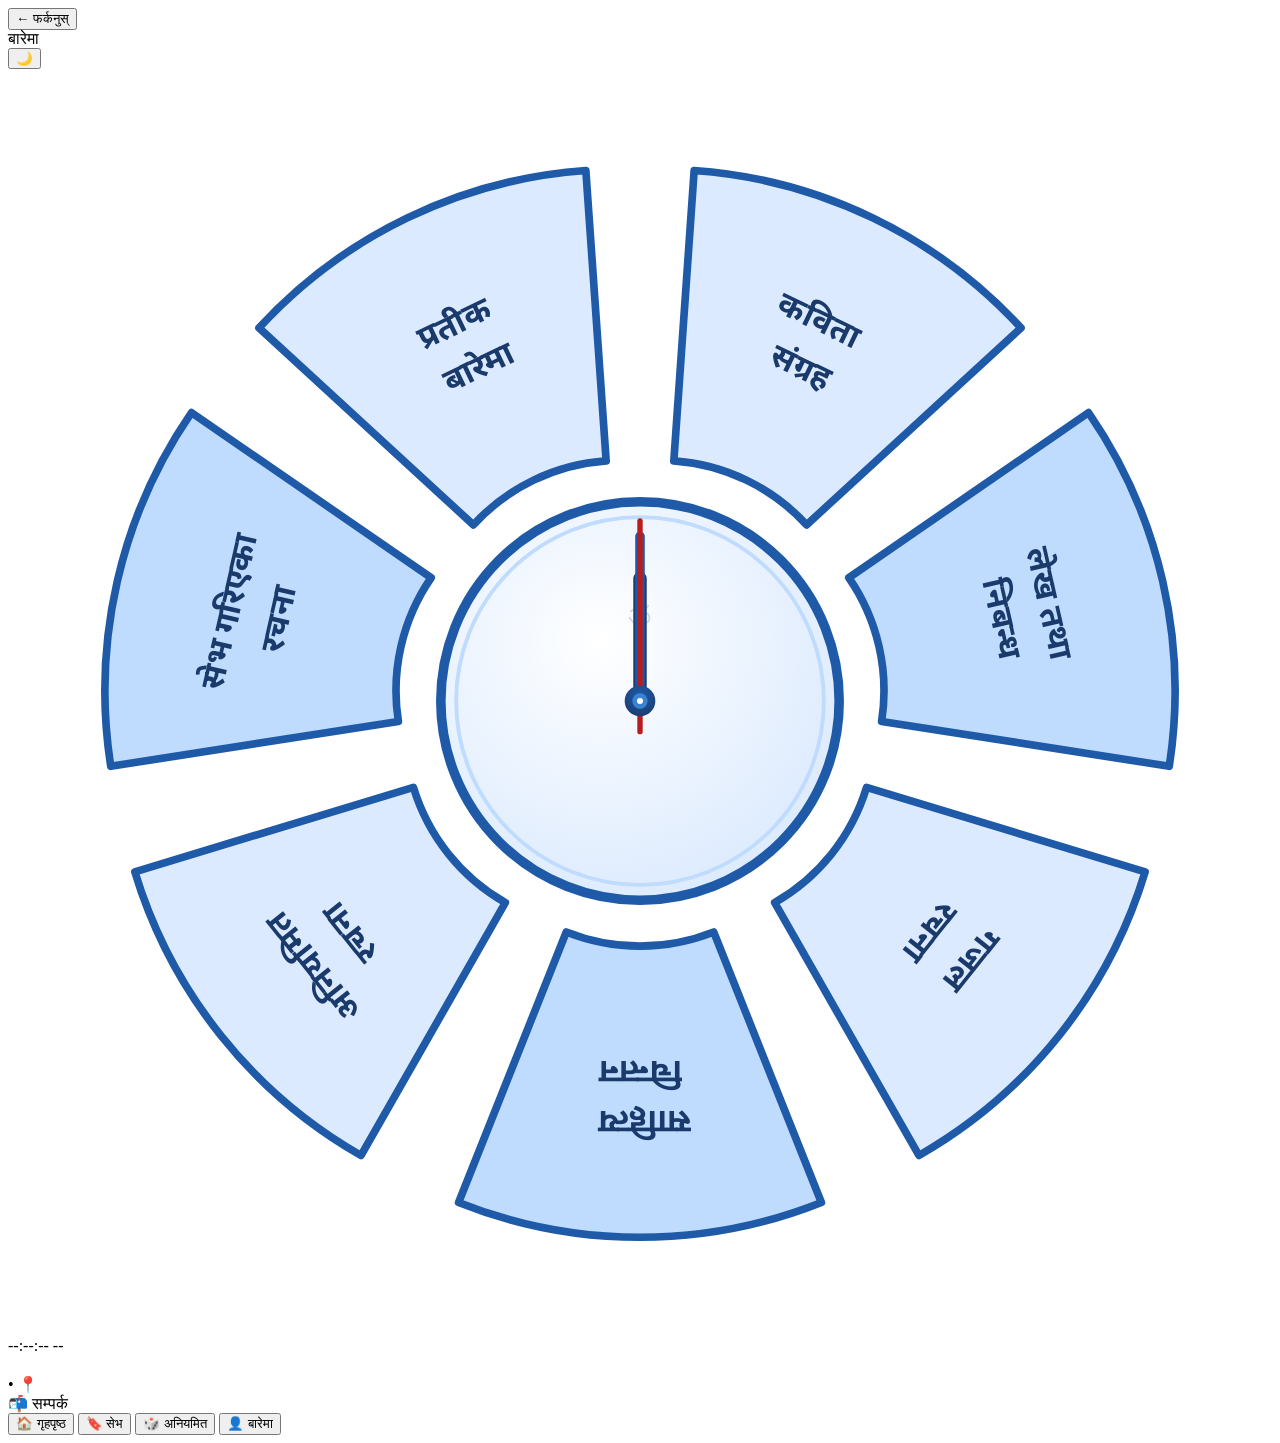
==== about.html @ f6ff1e45 "Add files via upload" ====
<!DOCTYPE html>
<html lang="ne" data-theme="light" data-htheme="kalika">
<head>
  <meta charset="UTF-8" />
  <meta name="viewport" content="width=device-width, initial-scale=1.0" />
  <title>बारेमा — प्रतीक साहित्य संग्रह</title>
  <link rel="manifest" href="manifest.json" />
  <meta name="theme-color" content="#2d1e46" />
  <meta name="apple-mobile-web-app-capable" content="yes" />
  <link rel="apple-touch-icon" href="icons/icon-192x192.png" />
  <link rel="stylesheet" href="css/style.css" />
  <link rel="stylesheet" href="css/about.css" />
  <link href="https://fonts.googleapis.com/css2?family=Tiro+Devanagari+Hindi:ital@0;1&family=Noto+Sans+Devanagari:wght@400;600;700&family=Playfair+Display:wght@700&family=DM+Sans:wght@400;500&display=swap" rel="stylesheet" />
</head>
<body>

<!-- HEADER -->
<header class="header">
  <div class="header-left">
    <button class="icon-btn back-btn" onclick="history.back()">
      ← <span style="font-size:13px;">फर्कनुस्</span>
    </button>
  </div>
  <div class="header-left">
    <div class="logo-text">
      <span class="logo-main">बारेमा</span>
    </div>
  </div>
  <div class="header-right">
    <button class="icon-btn" id="themeBtn">🌙</button>
  </div>
</header>

<!-- ROTATING WHEEL -->
<section class="wheel-section">
  <div class="wheel-container">
    <div class="wheel-svg-wrap" id="wheelWrap">
      <svg viewBox="-5 -5 330 330" xmlns="http://www.w3.org/2000/svg" id="wheelSvg">
        <!-- Rotating group -->
        <g id="wheelGroup" transform="rotate(0,160,160)">

          <!-- Segment 1 -->
          <path fill="#dbeafe" stroke="#1e5aa8" stroke-width="2" stroke-linejoin="round" d="M 174.14,21.50 A 128,128 0 0,1 259.47,62.60 L 203.50,114.01 A 52,52 0 0,0 168.83,97.32 Z"/>
          <text transform="translate(204.3,68.1) rotate(25.7)" text-anchor="middle" font-size="8.5" fill="#1a3a6b" font-family="Noto Sans Devanagari,sans-serif" font-weight="bold">
            <tspan x="0" dy="-5">कविता</tspan>
            <tspan x="0" dy="13">संग्रह</tspan>
          </text>

          <!-- Segment 2 -->
          <path fill="#bfdbfe" stroke="#1e5aa8" stroke-width="2" stroke-linejoin="round" d="M 277.10,84.70 A 128,128 0 0,1 298.17,177.04 L 223.08,165.34 A 52,52 0 0,0 214.52,127.82 Z"/>
          <text transform="translate(259.4,137.3) rotate(77.1)" text-anchor="middle" font-size="8.5" fill="#1a3a6b" font-family="Noto Sans Devanagari,sans-serif" font-weight="bold">
            <tspan x="0" dy="-5">लेख तथा</tspan>
            <tspan x="0" dy="13">निबन्ध</tspan>
          </text>

          <!-- Segment 3 -->
          <path fill="#dbeafe" stroke="#1e5aa8" stroke-width="2" stroke-linejoin="round" d="M 291.88,204.60 A 128,128 0 0,1 232.83,278.65 L 195.16,212.64 A 52,52 0 0,0 219.15,182.56 Z"/>
          <text transform="translate(239.7,223.6) rotate(128.6)" text-anchor="middle" font-size="8.5" fill="#1a3a6b" font-family="Noto Sans Devanagari,sans-serif" font-weight="bold">
            <tspan x="0" dy="-5">गजल</tspan>
            <tspan x="0" dy="13">रचना</tspan>
          </text>

          <!-- Segment 4 -->
          <path fill="#bfdbfe" stroke="#1e5aa8" stroke-width="2" stroke-linejoin="round" d="M 207.36,290.92 A 128,128 0 0,1 112.64,290.92 L 140.76,220.31 A 52,52 0 0,0 179.24,220.31 Z"/>
          <text transform="translate(160.0,262.0) rotate(180)" text-anchor="middle" font-size="8.5" fill="#1a3a6b" font-family="Noto Sans Devanagari,sans-serif" font-weight="bold">
            <tspan x="0" dy="-5">साहित्य</tspan>
            <tspan x="0" dy="13">चिन्तन</tspan>
          </text>

          <!-- Segment 5 -->
          <path fill="#dbeafe" stroke="#1e5aa8" stroke-width="2" stroke-linejoin="round" d="M 87.17,278.65 A 128,128 0 0,1 28.12,204.60 L 100.85,182.56 A 52,52 0 0,0 124.84,212.64 Z"/>
          <text transform="translate(80.3,223.6) rotate(231.4)" text-anchor="middle" font-size="8.5" fill="#1a3a6b" font-family="Noto Sans Devanagari,sans-serif" font-weight="bold">
            <tspan x="0" dy="-5">अनियमित</tspan>
            <tspan x="0" dy="13">रचना</tspan>
          </text>

          <!-- Segment 6 -->
          <path fill="#bfdbfe" stroke="#1e5aa8" stroke-width="2" stroke-linejoin="round" d="M 21.83,177.04 A 128,128 0 0,1 42.90,84.70 L 105.48,127.82 A 52,52 0 0,0 96.92,165.34 Z"/>
          <text transform="translate(60.6,137.3) rotate(-77.1)" text-anchor="middle" font-size="8.5" fill="#1a3a6b" font-family="Noto Sans Devanagari,sans-serif" font-weight="bold">
            <tspan x="0" dy="-5">सेभ गरिएका</tspan>
            <tspan x="0" dy="13">रचना</tspan>
          </text>

          <!-- Segment 7 -->
          <path fill="#dbeafe" stroke="#1e5aa8" stroke-width="2" stroke-linejoin="round" d="M 60.53,62.60 A 128,128 0 0,1 145.86,21.50 L 151.17,97.32 A 52,52 0 0,0 116.50,114.01 Z"/>
          <text transform="translate(115.7,68.1) rotate(-25.7)" text-anchor="middle" font-size="8.5" fill="#1a3a6b" font-family="Noto Sans Devanagari,sans-serif" font-weight="bold">
            <tspan x="0" dy="-5">प्रतीक</tspan>
            <tspan x="0" dy="13">बारेमा</tspan>
          </text>

        </g><!-- end wheelGroup -->

        <!-- STATIC CENTER — analogue clock -->
        <defs>
          <radialGradient id="clockFace" cx="40%" cy="35%" r="70%">
            <stop offset="0%" stop-color="#ffffff"/>
            <stop offset="100%" stop-color="#dbeafe"/>
          </radialGradient>
          <radialGradient id="clockCenterDot" cx="50%" cy="30%" r="80%">
            <stop offset="0%" stop-color="#1e5aa8"/>
            <stop offset="100%" stop-color="#1a3a6b"/>
          </radialGradient>
        </defs>
        <!-- Face -->
        <circle cx="160" cy="160" r="52" fill="url(#clockFace)" stroke="#1e5aa8" stroke-width="2.5"/>
        <circle cx="160" cy="160" r="48" fill="none" stroke="#bfdbfe" stroke-width="1"/>
        <!-- Tick marks + numbers -->
        <g id="clockTicks"></g>
        <!-- OM -->
        <text x="160" y="140" text-anchor="middle" font-size="7" fill="#1a3a6b" opacity="0.18" font-family="serif">ॐ</text>
        <!-- Hands -->
        <line id="wHourHand"   x1="160" y1="160" x2="160" y2="128" stroke="#1a3a6b" stroke-width="3.5" stroke-linecap="round"/>
        <line id="wMinuteHand" x1="160" y1="160" x2="160" y2="117" stroke="#1e5aa8" stroke-width="2.5" stroke-linecap="round"/>
        <line id="wSecondHand" x1="160" y1="168" x2="160" y2="113" stroke="#b91c1c" stroke-width="1.4" stroke-linecap="round"/>
        <!-- Center dot -->
        <circle cx="160" cy="160" r="4" fill="url(#clockCenterDot)"/>
        <circle cx="160" cy="160" r="2" fill="#3b82d1"/>
        <circle cx="160" cy="160" r="0.8" fill="white"/>
      </svg>
    </div>
    <div class="spin-hint" id="wheelDigitalTime">--:--:-- --</div>
  </div>
</section>

<!-- HERO PHOTO SECTION -->
<section class="about-hero" id="aboutHero">
  <div class="about-hero-bg" id="aboutHeroBg"></div>
  <div class="about-hero-overlay"></div>
  <div class="about-hero-content">
    <div class="about-hero-quote" id="aboutQuote"></div>
    <div class="about-hero-quote-author" id="aboutQuoteAuthor"></div>
    <h1 class="about-hero-name" id="aboutName"></h1>
    <div class="about-hero-meta">
      <span id="aboutSubtitle"></span>
      <span class="about-dot">•</span>
      <span id="aboutLocation">📍 </span>
    </div>
  </div>
</section>

<!-- PHOTO DESCRIPTION -->
<section class="about-photo-desc" id="aboutPhotoDesc"></section>

<!-- CONTACT -->
<section class="about-section about-contact-section">
  <div class="about-section-label">📬 सम्पर्क</div>
  <div class="about-contact" id="aboutContact"></div>
</section>

<!-- BOTTOM NAV -->
<nav class="bottom-nav">
  <button class="nav-item" onclick="location.href='index.html'">
    <span class="nav-icon">🏠</span>
    <span class="nav-label">गृहपृष्ठ</span>
  </button>
  <button class="nav-item" onclick="location.href='index.html#bookmarks'">
    <span class="nav-icon">🔖</span>
    <span class="nav-label">सेभ</span>
  </button>
  <button class="nav-item" onclick="location.href='index.html#random'">
    <span class="nav-icon">🎲</span>
    <span class="nav-label">अनियमित</span>
  </button>
  <button class="nav-item active">
    <span class="nav-icon">👤</span>
    <span class="nav-label">बारेमा</span>
  </button>
</nav>

<script src="data/kavita.js"></script>
<script src="data/about.js"></script>
<script src="data/description.js"></script>
<script src="js/theme.js"></script>
<script src="js/wheel.js"></script>
<script src="js/about.js"></script>
</body>
</html>
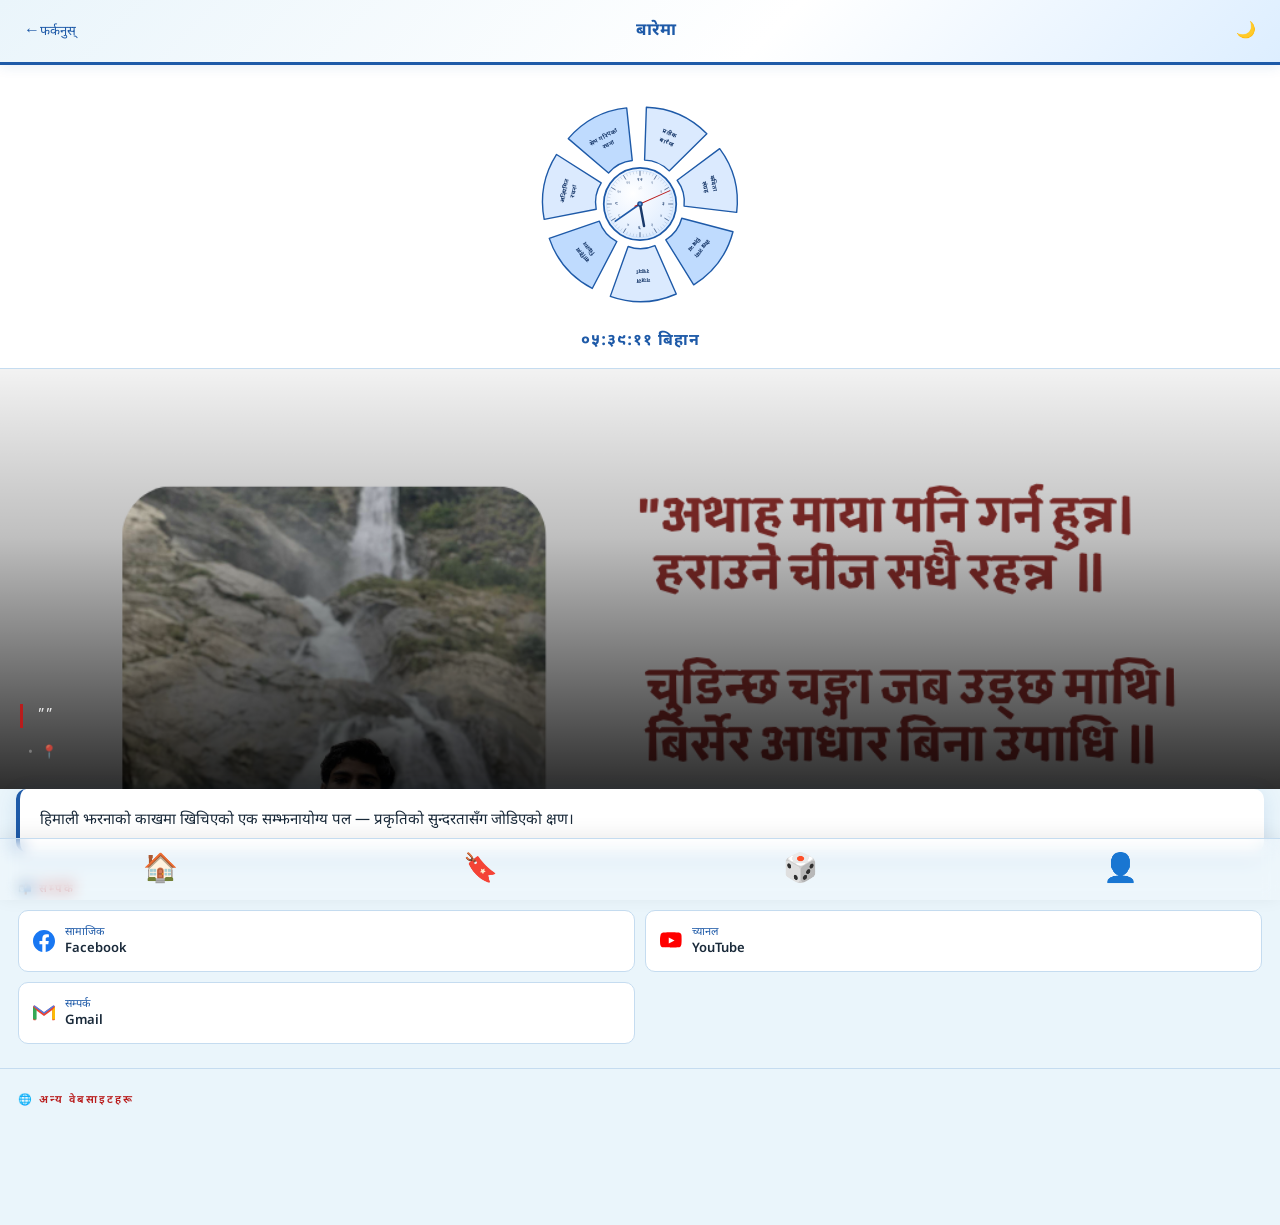
==== commit 82bb7f56: "Add files via upload" ====
--- a/about.html
+++ b/about.html
@@ -141,10 +141,19 @@
 <!-- PHOTO DESCRIPTION -->
 <section class="about-photo-desc" id="aboutPhotoDesc"></section>
 
+<!-- QUICK INFO (3 lines: नाम / फोन / इमेल) -->
+<div class="about-quick-info" id="aboutQuickInfo"></div>
+
 <!-- CONTACT -->
 <section class="about-section about-contact-section">
   <div class="about-section-label">📬 सम्पर्क</div>
   <div class="about-contact" id="aboutContact"></div>
+</section>
+
+<!-- OTHER WEBSITES -->
+<section class="about-section about-sites-section">
+  <div class="about-section-label">🌐 अन्य वेबसाइटहरू</div>
+  <div class="about-sites" id="aboutSites"></div>
 </section>
 
 <!-- BOTTOM NAV -->
--- a/css/style.css
+++ b/css/style.css
@@ -0,0 +1,1066 @@
+* {
+  -webkit-tap-highlight-color: transparent;
+  user-select: none;
+  -webkit-user-select: none;
+  transition: transform 0.1s ease;
+}
+
+button, .tab, .card, .nav-item, .icon-btn, .share-btn {
+  cursor: pointer;
+}
+
+button:active, .tab:active, .card:active, 
+.nav-item:active, .icon-btn:active, .share-btn:active {
+  transform: scale(1.08);
+}
+/* ===== CSS VARIABLES - SKY BLUE THEME ===== */
+:root {
+  --bg: #e8f4fd;
+  --bg2: #ffffff;
+  --bg3: #d0eaf9;
+  --header-bg: #1a85c4;
+  --header-text: #ffffff;
+  --text: #0a2744;
+  --text2: #2d6a9f;
+  --accent: #f07c1a;
+  --accent2: #0c6ea8;
+  --card-bg: #ffffff;
+  --card-shadow: 0 4px 20px rgba(12,110,168,0.13);
+  --border: #b0d8f0;
+  --tab-active: #0c6ea8;
+  --tab-text: #5a9bbf;
+  --radius: 16px;
+  --radius-sm: 10px;
+  --modal-bg: #e8f4fd;
+  --nav-bg: rgba(255, 255, 255, 0.18);
+  --nav-border: #b0d8f0;
+  --tag-bg: #d0eaf9;
+  --tag-active: #0c6ea8;
+  --tag-active-text: #fff;
+  --transition: 0.3s cubic-bezier(0.4,0,0.2,1);
+  --sky1: #87ceeb;
+  --sky2: #0c6ea8;
+}
+
+[data-theme="dark"] {
+  --bg: #091929;
+  --bg2: #0d2235;
+  --bg3: #102c44;
+  --header-bg: #061522;
+  --header-text: #d0eaf9;
+  --text: #d0eaf9;
+  --text2: #6aadcf;
+  --accent: #ff8c3a;
+  --accent2: #3bb0e8;
+  --card-bg: #0d2235;
+  --card-shadow: 0 4px 20px rgba(0,0,0,0.45);
+  --border: #1a3a55;
+  --tab-active: #3bb0e8;
+  --tab-text: #3a7a9c;
+  --modal-bg: #091929;
+  --nav-bg: rgba(13, 34, 53, 0.18);
+  --nav-border: #1a3a55;
+  --tag-bg: #102c44;
+  --tag-active: #3bb0e8;
+  --tag-active-text: #091929;
+}
+
+/* ===== RESET ===== */
+*, *::before, *::after { box-sizing: border-box; margin: 0; padding: 0; }
+html { scroll-behavior: smooth; }
+body {
+  font-family: 'Akshar', 'Noto Sans Devanagari', 'DM Sans', sans-serif;
+  background: var(--bg);
+  color: var(--text);
+  min-height: 100vh;
+  padding-bottom: 80px;
+  transition: background var(--transition), color var(--transition);
+}
+
+/* ===== HEADER ===== */
+.header {
+  position: sticky;
+  top: 0;
+  z-index: 100;
+  display: flex;
+  align-items: center;
+  justify-content: space-between;
+  padding: 12px 16px;
+  background: var(--header-bg);
+  color: var(--header-text);
+  box-shadow: 0 2px 20px rgba(0,0,0,0.25);
+  overflow: hidden;
+}
+.header-left { display: flex; align-items: center; gap: 10px; }
+.logo-icon { font-size: 28px; }
+.logo-text { display: flex; flex-direction: column; }
+.logo-main {
+  font-family: 'Tiro Devanagari Hindi', serif;
+  font-size: 17px;
+  font-weight: 700;
+  letter-spacing: 0.3px;
+  color: #fff;
+}
+.logo-sub {
+  font-size: 10px;
+  color: rgba(255,255,255,0.55);
+  letter-spacing: 1.5px;
+  text-transform: uppercase;
+  font-family: 'DM Sans', sans-serif;
+}
+.logo-clock {
+  font-size: 11px;
+  color: rgba(255,255,255,0.80);
+  font-family: 'DM Sans', sans-serif;
+  letter-spacing: 0.5px;
+  margin-top: 1px;
+}
+.header-right { display: flex; align-items: center; gap: 4px; }
+.icon-btn {
+  background: none;
+  border: none;
+  color: var(--header-text);
+  cursor: pointer;
+  padding: 8px;
+  border-radius: 50%;
+  font-size: 16px;
+  display: flex;
+  align-items: center;
+  justify-content: center;
+  transition: background var(--transition);
+}
+.icon-btn:hover { background: rgba(255,255,255,0.15); }
+
+/* ===== SEARCH BAR ===== */
+.search-bar-wrap {
+  position: fixed;
+  top: 0; left: 0; right: 0;
+  z-index: 200;
+  background: var(--bg2);
+  transform: translateY(-110%);
+  transition: transform 0.35s cubic-bezier(0.4,0,0.2,1);
+  box-shadow: 0 4px 30px rgba(0,0,0,0.15);
+  border-bottom-left-radius: 20px;
+  border-bottom-right-radius: 20px;
+}
+.search-bar-wrap.open { transform: translateY(0); }
+.search-inner {
+  display: flex;
+  align-items: center;
+  gap: 10px;
+  padding: 16px;
+  color: var(--text2);
+}
+.search-inner input {
+  flex: 1;
+  border: none;
+  outline: none;
+  background: transparent;
+  font-size: 16px;
+  font-family: inherit;
+  color: var(--text);
+}
+.search-inner input::placeholder { color: var(--text2); }
+#searchClose {
+  background: none;
+  border: none;
+  font-size: 18px;
+  cursor: pointer;
+  color: var(--text2);
+  padding: 4px 8px;
+}
+.search-results {
+  padding: 0 16px 16px;
+  max-height: 60vh;
+  overflow-y: auto;
+}
+.search-result-item {
+  display: flex;
+  align-items: center;
+  gap: 12px;
+  padding: 12px;
+  border-radius: var(--radius-sm);
+  cursor: pointer;
+  transition: background var(--transition);
+}
+.search-result-item:hover { background: var(--bg3); }
+.search-result-cover {
+  width: 44px; height: 60px;
+  border-radius: 6px;
+  object-fit: cover;
+  background: var(--bg3);
+}
+.search-result-info .title { font-weight: 600; font-size: 14px; }
+.search-result-info .meta { font-size: 12px; color: var(--text2); margin-top: 2px; }
+.search-no-result { color: var(--text2); text-align: center; padding: 24px; }
+
+/* ===== DROPDOWN MENU ===== */
+.dropdown-menu {
+  position: fixed;
+  top: 60px; right: 12px;
+  z-index: 300;
+  background: var(--bg2);
+  border-radius: var(--radius);
+  box-shadow: 0 8px 40px rgba(0,0,0,0.20);
+  padding: 8px;
+  min-width: 200px;
+  border: 1px solid var(--border);
+  opacity: 0;
+  pointer-events: none;
+  transform: scale(0.92) translateY(-10px);
+  transform-origin: top right;
+  transition: opacity 0.22s, transform 0.22s cubic-bezier(0.4,0,0.2,1);
+}
+.dropdown-menu.open {
+  opacity: 1;
+  pointer-events: all;
+  transform: scale(1) translateY(0);
+}
+.dropdown-menu a {
+  display: flex;
+  align-items: center;
+  gap: 10px;
+  padding: 10px 14px;
+  border-radius: var(--radius-sm);
+  text-decoration: none;
+  color: var(--text);
+  font-size: 14px;
+  transition: background var(--transition);
+}
+.dropdown-menu a:hover { background: var(--bg3); }
+.menu-divider { height: 1px; background: var(--border); margin: 6px 0; }
+.lang-toggle-wrap {
+  display: flex;
+  align-items: center;
+  justify-content: space-between;
+  padding: 10px 14px;
+  font-size: 13px;
+  color: var(--text2);
+}
+.toggle-switch { position: relative; display: inline-block; width: 38px; height: 20px; }
+.toggle-switch input { opacity: 0; width: 0; height: 0; }
+.slider {
+  position: absolute; inset: 0;
+  background: var(--border);
+  border-radius: 20px;
+  cursor: pointer;
+  transition: background 0.3s;
+}
+.slider::before {
+  content: '';
+  position: absolute;
+  width: 14px; height: 14px;
+  left: 3px; top: 3px;
+  background: white;
+  border-radius: 50%;
+  transition: transform 0.3s;
+}
+input:checked + .slider { background: var(--accent2); }
+input:checked + .slider::before { transform: translateX(18px); }
+
+/* ===== HERO / FEATURED SLIDES ===== */
+.hero-section {
+  margin: 14px 14px 0;
+  border-radius: 20px;
+  overflow: hidden;
+  position: relative;
+  height: 190px;
+  box-shadow: var(--card-shadow);
+}
+.hero-slides {
+  display: flex;
+  height: 100%;
+  transition: transform 0.55s cubic-bezier(0.4,0,0.2,1);
+}
+.hero-slide {
+  min-width: 100%;
+  height: 100%;
+  position: relative;
+  display: flex;
+  align-items: flex-end;
+  padding: 20px;
+  background: #111;
+  cursor: pointer;
+}
+.hero-slide-bg {
+  position: absolute; inset: 0;
+  object-fit: cover;
+  width: 100%; height: 100%;
+  opacity: 1;
+}
+.hero-slide-overlay {
+  position: absolute;
+  inset: 0;
+  background: linear-gradient(to top, rgba(0,0,0,0.65) 0%, rgba(0,0,0,0.10) 60%, transparent 100%);
+  z-index: 0;
+}
+.hero-slide-info {
+  position: relative;
+  z-index: 1;
+  flex: 1;
+  text-shadow: 0 2px 8px rgba(0,0,0,0.8);
+}
+.hero-slide-tag {
+  font-size: 10px;
+  letter-spacing: 1.5px;
+  text-transform: uppercase;
+  color: rgba(255,255,255,0.8);
+  font-family: 'Akshar', 'DM Sans', sans-serif;
+  margin-bottom: 4px;
+}
+.hero-slide-title {
+  font-family: 'Akshar', 'Tiro Devanagari Hindi', serif;
+  font-size: 22px;
+  color: #fff;
+  line-height: 1.2;
+  margin-bottom: 8px;
+}
+.hero-slide-btn {
+  display: inline-block;
+  background: rgba(255,255,255,0.22);
+  color: #fff;
+  border: 1px solid rgba(255,255,255,0.4);
+  border-radius: 20px;
+  padding: 5px 16px;
+  font-size: 12px;
+  cursor: pointer;
+  backdrop-filter: blur(4px);
+  font-family: 'Akshar', 'DM Sans', sans-serif;
+}
+.hero-slide-cover {
+  width: 80px; height: 110px;
+  border-radius: 10px;
+  object-fit: cover;
+  box-shadow: 0 8px 24px rgba(0,0,0,0.4);
+  background: rgba(255,255,255,0.2);
+  position: relative; z-index: 1;
+  display: flex; align-items: center; justify-content: center;
+  font-size: 36px;
+}
+.hero-dots {
+  position: absolute;
+  bottom: 10px;
+  left: 50%;
+  transform: translateX(-50%);
+  display: flex;
+  gap: 6px;
+  z-index: 2;
+}
+.hero-dot {
+  width: 6px; height: 6px;
+  border-radius: 50%;
+  background: rgba(255,255,255,0.4);
+  cursor: pointer;
+  transition: all 0.3s;
+}
+.hero-dot.active {
+  background: #fff;
+  width: 18px;
+  border-radius: 3px;
+}
+
+/* ===== CATEGORY TABS ===== */
+.category-tabs {
+  display: flex;
+  gap: 6px;
+  padding: 14px 14px 6px;
+  overflow-x: auto;
+  scrollbar-width: none;
+}
+.category-tabs::-webkit-scrollbar { display: none; }
+.tab {
+  flex-shrink: 0;
+  padding: 8px 16px;
+  border-radius: 20px;
+  border: 1.5px solid var(--border);
+  background: var(--bg2);
+  color: var(--tab-text);
+  font-size: 13px;
+  cursor: pointer;
+  font-family: inherit;
+  transition: all var(--transition);
+  white-space: nowrap;
+}
+.tab.active {
+  background: var(--tab-active);
+  color: #fff;
+  border-color: var(--tab-active);
+}
+
+/* ===== TAG FILTER ===== */
+.tag-filter-wrap {
+  display: flex;
+  gap: 6px;
+  padding: 6px 14px 10px;
+  overflow-x: auto;
+  scrollbar-width: none;
+}
+.tag-filter-wrap::-webkit-scrollbar { display: none; }
+.tag-chip {
+  flex-shrink: 0;
+  padding: 4px 12px;
+  border-radius: 12px;
+  background: var(--tag-bg);
+  color: var(--text2);
+  font-size: 12px;
+  cursor: pointer;
+  border: none;
+  font-family: inherit;
+  transition: all var(--transition);
+}
+.tag-chip.active {
+  background: var(--tag-active);
+  color: var(--tag-active-text);
+}
+
+/* ===== SECTION ===== */
+.content-section { padding: 8px 14px 12px; }
+.section-header {
+  display: flex;
+  align-items: center;
+  justify-content: space-between;
+  margin-bottom: 12px;
+}
+.section-title {
+  font-family: 'Tiro Devanagari Hindi', serif;
+  font-size: 18px;
+  color: var(--text);
+}
+.random-btn {
+  background: none;
+  border: 1.5px solid var(--border);
+  color: var(--text2);
+  border-radius: 20px;
+  padding: 5px 12px;
+  font-size: 12px;
+  cursor: pointer;
+  font-family: inherit;
+  transition: all var(--transition);
+}
+.random-btn:hover { background: var(--accent); color: #fff; border-color: var(--accent); }
+
+/* ===== HORIZONTAL SCROLL CARDS ===== */
+.cards-scroll {
+  display: flex;
+  gap: 12px;
+  overflow-x: auto;
+  scrollbar-width: none;
+  padding-bottom: 4px;
+}
+.cards-scroll::-webkit-scrollbar { display: none; }
+
+/* ===== GRID CARDS ===== */
+.cards-grid {
+  display: grid;
+  grid-template-columns: repeat(2, 1fr);
+  gap: 12px;
+}
+
+/* ===== CARD ===== */
+.card {
+  background: var(--card-bg);
+  border-radius: var(--radius);
+  overflow: hidden;
+  box-shadow: var(--card-shadow);
+  cursor: pointer;
+  transition: transform 0.22s, box-shadow 0.22s;
+  position: relative;
+  animation: fadeUp 0.4s ease both;
+}
+.card:hover { transform: translateY(-3px); box-shadow: 0 8px 32px rgba(0,0,0,0.16); }
+.card-scroll { min-width: 140px; max-width: 140px; }
+.card-cover {
+  width: 100%;
+  height: 130px;
+  object-fit: cover;
+  background: linear-gradient(135deg, var(--accent2), var(--accent));
+  display: flex;
+  align-items: center;
+  justify-content: center;
+  font-size: 40px;
+}
+.card-scroll .card-cover { height: 100px; }
+.card-body { padding: 10px; }
+.card-category {
+  font-size: 10px;
+  letter-spacing: 1px;
+  text-transform: uppercase;
+  color: var(--accent);
+  font-family: 'DM Sans', sans-serif;
+  margin-bottom: 3px;
+}
+.card-title {
+  font-family: 'Tiro Devanagari Hindi', serif;
+  font-size: 14px;
+  line-height: 1.3;
+  color: var(--text);
+  display: -webkit-box;
+  -webkit-line-clamp: 2;
+  -webkit-box-orient: vertical;
+  overflow: hidden;
+}
+.card-scroll .card-title { font-size: 13px; }
+.card-meta {
+  display: flex;
+  align-items: center;
+  justify-content: space-between;
+  margin-top: 6px;
+}
+.card-read-time { font-size: 10px; color: var(--text2); font-family: 'DM Sans', sans-serif; }
+.card-bookmark {
+  font-size: 14px;
+  opacity: 0.5;
+}
+.card-bookmark.saved { opacity: 1; }
+.card-read-btn {
+  display: block;
+  width: 100%;
+  background: var(--accent2);
+  color: #fff;
+  border: none;
+  border-radius: 0 0 var(--radius) var(--radius);
+  padding: 7px;
+  font-size: 11px;
+  cursor: pointer;
+  font-family: inherit;
+  transition: background var(--transition);
+}
+.card-read-btn:hover { background: var(--accent); }
+
+/* ===== MODAL ===== */
+.modal-overlay {
+  position: fixed;
+  inset: 0;
+  z-index: 500;
+  background: var(--modal-bg);
+  transform: translateX(100%);
+  transition: transform 0.38s cubic-bezier(0.4,0,0.2,1);
+  overflow-y: auto;
+  padding-bottom: 40px;
+}
+.modal-overlay.open { transform: translateX(0); }
+.modal-header {
+  display: flex;
+  align-items: center;
+  justify-content: space-between;
+  padding: 14px 16px;
+  position: sticky;
+  top: 0;
+  background: var(--modal-bg);
+  z-index: 10;
+  border-bottom: 1px solid var(--border);
+}
+.modal-back {
+  background: none;
+  border: none;
+  color: var(--text);
+  font-size: 14px;
+  cursor: pointer;
+  font-family: inherit;
+  display: flex;
+  align-items: center;
+  gap: 4px;
+}
+.modal-actions { display: flex; gap: 4px; }
+.modal-actions .icon-btn { color: var(--text); }
+.modal-body { padding: 20px 16px; }
+.poem-cover-large {
+  width: 100%;
+  max-height: 220px;
+  object-fit: cover;
+  border-radius: var(--radius);
+  background: linear-gradient(135deg, var(--accent2), var(--accent));
+  display: flex;
+  align-items: center;
+  justify-content: center;
+  font-size: 60px;
+  margin-bottom: 20px;
+}
+.poem-title-large {
+  font-family: 'Akshar', 'Tiro Devanagari Hindi', serif;
+  font-size: 26px;
+  line-height: 1.3;
+  margin-bottom: 8px;
+  color: var(--text);
+}
+.poem-meta-row {
+  display: flex;
+  align-items: center;
+  gap: 12px;
+  margin-bottom: 16px;
+  flex-wrap: wrap;
+}
+.poem-meta-badge {
+  background: var(--tag-bg);
+  color: var(--text2);
+  padding: 4px 10px;
+  border-radius: 10px;
+  font-size: 11px;
+  font-family: 'DM Sans', sans-serif;
+}
+.poem-meta-badge.accent { background: var(--accent); color: #fff; }
+.poem-divider { height: 1px; background: var(--border); margin: 16px 0; }
+.poem-content {
+  font-family: 'Akshar', 'Tiro Devanagari Hindi', serif;
+  font-size: 17px;
+  line-height: 2;
+  color: var(--text);
+  white-space: pre-wrap;
+}
+.poem-tags { display: flex; flex-wrap: wrap; gap: 6px; margin-top: 20px; }
+.poem-tag {
+  background: var(--tag-bg);
+  color: var(--text2);
+  padding: 4px 10px;
+  border-radius: 10px;
+  font-size: 11px;
+  cursor: pointer;
+}
+
+/* ===== SHARE MODAL ===== */
+.share-modal {
+  position: fixed;
+  inset: 0;
+  z-index: 600;
+  background: rgba(0,0,0,0.5);
+  display: flex;
+  align-items: flex-end;
+  opacity: 0;
+  pointer-events: none;
+  transition: opacity 0.3s;
+}
+.share-modal.open { opacity: 1; pointer-events: all; }
+.share-content {
+  background: var(--bg2);
+  border-radius: 24px 24px 0 0;
+  padding: 24px;
+  width: 100%;
+  transform: translateY(100%);
+  transition: transform 0.35s cubic-bezier(0.4,0,0.2,1);
+}
+.share-modal.open .share-content { transform: translateY(0); }
+.share-content h3 { font-size: 16px; margin-bottom: 16px; color: var(--text); text-align: center; }
+.share-buttons { display: grid; grid-template-columns: 1fr 1fr; gap: 10px; }
+.share-btn {
+  padding: 12px;
+  border-radius: var(--radius-sm);
+  border: none;
+  cursor: pointer;
+  font-size: 13px;
+  font-family: inherit;
+  font-weight: 500;
+  transition: opacity 0.2s;
+}
+.share-btn:hover { opacity: 0.85; }
+.share-btn.whatsapp { background: #25D366; color: #fff; }
+.share-btn.facebook { background: #1877F2; color: #fff; }
+.share-btn.twitter { background: #1da1f2; color: #fff; }
+.share-btn.copy { background: var(--bg3); color: var(--text); }
+.share-close {
+  display: block;
+  width: 100%;
+  margin-top: 12px;
+  background: none;
+  border: 1.5px solid var(--border);
+  border-radius: var(--radius-sm);
+  padding: 10px;
+  font-size: 14px;
+  cursor: pointer;
+  color: var(--text2);
+  font-family: inherit;
+}
+
+/* ===== BOTTOM NAV ===== */
+.bottom-nav {
+  position: fixed;
+  bottom: 0; left: 0; right: 0;
+  z-index: 100;
+  background: var(--nav-bg);
+  backdrop-filter: blur(8px);
+  -webkit-backdrop-filter: blur(8px);
+  border-top: 1px solid var(--nav-border);
+  display: flex;
+  align-items: center;
+  padding: 12px 0;
+  box-shadow: 0 -4px 20px rgba(0,0,0,0.08);
+}
+.nav-item {
+  flex: 1;
+  display: flex;
+  flex-direction: column;
+  align-items: center;
+  justify-content: center;
+  gap: 3px;
+  background: none;
+  border: none;
+  cursor: pointer;
+  color: var(--tab-text);
+  transition: color var(--transition);
+  font-family: inherit;
+}
+.nav-item.active { color: var(--accent2); }
+[data-theme="dark"] .nav-item.active { color: var(--accent2); }
+.nav-icon { font-size: 28px; }
+.nav-label { display: none; }
+#chat-nav-icon { display: flex; align-items: center; justify-content: center; }
+#chat-nav-icon svg { width: 38px; height: 38px; color: var(--tab-text); }
+.nav-item.active #chat-nav-icon svg { color: var(--accent2); }
+
+/* ===== TOAST ===== */
+.toast {
+  position: fixed;
+  bottom: 90px;
+  left: 50%;
+  transform: translateX(-50%) translateY(20px);
+  background: var(--accent2);
+  color: #fff;
+  padding: 10px 20px;
+  border-radius: 20px;
+  font-size: 13px;
+  font-family: 'DM Sans', sans-serif;
+  opacity: 0;
+  transition: opacity 0.3s, transform 0.3s;
+  pointer-events: none;
+  white-space: nowrap;
+  z-index: 999;
+}
+.toast.show {
+  opacity: 1;
+  transform: translateX(-50%) translateY(0);
+}
+
+/* ===== EMPTY STATE ===== */
+.empty-state {
+  text-align: center;
+  padding: 40px 20px;
+  color: var(--text2);
+}
+.empty-state .icon { font-size: 48px; margin-bottom: 12px; }
+.empty-state p { font-size: 14px; }
+
+/* ===== ANIMATIONS ===== */
+@keyframes fadeUp {
+  from { opacity: 0; transform: translateY(16px); }
+  to { opacity: 1; transform: translateY(0); }
+}
+@keyframes slideIn {
+  from { opacity: 0; transform: translateY(-10px); }
+  to { opacity: 1; transform: translateY(0); }
+}
+
+/* Stagger card animations */
+.card:nth-child(1) { animation-delay: 0.05s; }
+.card:nth-child(2) { animation-delay: 0.10s; }
+.card:nth-child(3) { animation-delay: 0.15s; }
+.card:nth-child(4) { animation-delay: 0.20s; }
+.card:nth-child(5) { animation-delay: 0.25s; }
+.card:nth-child(6) { animation-delay: 0.30s; }
+
+/* ===== SCROLLBAR ===== */
+::-webkit-scrollbar { width: 4px; }
+::-webkit-scrollbar-track { background: transparent; }
+::-webkit-scrollbar-thumb { background: var(--border); border-radius: 4px; }
+
+/* ===== BLACKBOARD / NOTICE SECTION ===== */
+.blackboard-section {
+  margin: 18px 14px 14px;
+  border-radius: 18px;
+  overflow: hidden;
+  position: relative;
+  height: 120px;
+  box-shadow: 0 6px 28px rgba(0,0,0,0.30);
+}
+.blackboard-bg {
+  position: absolute;
+  inset: 0;
+  width: 100%; height: 100%;
+  object-fit: cover;
+  border-radius: 18px;
+}
+.blackboard-overlay {
+  position: absolute;
+  inset: 0;
+  background: rgba(0,0,0,0.48);
+  border-radius: 18px;
+}
+.blackboard-slides {
+  position: relative;
+  z-index: 2;
+  height: 100%;
+  display: flex;
+  transition: transform 0.55s cubic-bezier(0.4,0,0.2,1);
+}
+.blackboard-slide {
+  min-width: 100%;
+  height: 100%;
+  display: flex;
+  align-items: center;
+  justify-content: center;
+  padding: 16px 20px;
+}
+.blackboard-text {
+  font-family: 'Akshar', 'Tiro Devanagari Hindi', serif;
+  font-size: 17px;
+  color: #fff;
+  text-align: center;
+  line-height: 1.6;
+  text-shadow: 0 2px 8px rgba(0,0,0,0.6);
+  letter-spacing: 0.3px;
+}
+.blackboard-dots {
+  position: absolute;
+  bottom: 8px;
+  left: 50%;
+  transform: translateX(-50%);
+  display: flex;
+  gap: 5px;
+  z-index: 3;
+}
+.blackboard-dot {
+  width: 5px; height: 5px;
+  border-radius: 50%;
+  background: rgba(255,255,255,0.4);
+  cursor: pointer;
+  transition: all 0.3s;
+}
+.blackboard-dot.active {
+  background: #fff;
+  width: 14px;
+  border-radius: 3px;
+}
+
+
+
+/* ===== SITE-WIDE COLOUR THEMES ===== */
+
+/* ── Kalika (कालिका) — exact school poster palette ── */
+[data-htheme="kalika"] {
+  --bg:#eaf5fb; --bg2:#ffffff; --bg3:#d6eaf8;
+  --header-bg:#1a3a6b; --header-text:#1a2a3a;
+  --text:#1a2a3a; --text2:#1e5aa8;
+  --accent:#b91c1c; --accent2:#1e5aa8;
+  --card-bg:#ffffff; --card-shadow:0 4px 20px rgba(30,90,168,.13);
+  --border:#c5dcf0; --tab-active:#1e5aa8; --tab-text:#3b82d1;
+  --modal-bg:#eaf5fb; --nav-bg:rgba(255,255,255,0.18); --nav-border:#c5dcf0;
+  --tag-bg:#d6eaf8; --tag-active:#1e5aa8; --tag-active-text:#fff;
+}
+[data-htheme="kalika"][data-theme="dark"] {
+  --bg:#080f1c; --bg2:#0d1a30; --bg3:#102240;
+  --header-bg:#0f2248; --header-text:#d6eaf8;
+  --text:#d6eaf8; --text2:#60a5fa;
+  --accent2:#3b82d1; --card-bg:#0d1a30; --border:#1a3050;
+  --modal-bg:#080f1c; --nav-bg:rgba(13,26,48,0.18); --nav-border:#1a3050;
+  --tag-bg:#102240; --tag-active:#3b82d1; --tag-active-text:#080f1c;
+  --tab-active:#3b82d1; --tab-text:#1e5aa8;
+}
+
+/* ===== KALIKA HEADER — sky gradient exactly like school site ===== */
+[data-htheme="kalika"] .header {
+  background: linear-gradient(135deg, #eaf5fb 0%, #ffffff 60%, #ddeeff 100%) !important;
+  border-bottom: 3px solid #1e5aa8 !important;
+  box-shadow: 0 2px 12px rgba(30,90,168,0.10) !important;
+  animation: none !important;
+}
+[data-htheme="kalika"] .header .site-title,
+[data-htheme="kalika"] .header .site-subtitle,
+[data-htheme="kalika"] .header .logo-text,
+[data-htheme="kalika"] .header .logo-main,
+[data-htheme="kalika"] .header .logo-sub {
+  color: #1e5aa8 !important;
+}
+[data-htheme="kalika"] .icon-btn {
+  color: #1e5aa8 !important;
+}
+[data-htheme="kalika"][data-theme="dark"] .header {
+  background: linear-gradient(135deg, #0d1a30 0%, #102240 60%, #0a1830 100%) !important;
+  border-bottom: 3px solid #3b82d1 !important;
+}
+
+/* ===== KALIKA FONT — Akshar EVERYWHERE, no exceptions ===== */
+[data-htheme="kalika"],
+[data-htheme="kalika"] * {
+  font-family: 'Akshar', 'Noto Sans Devanagari', sans-serif !important;
+}
+
+[data-htheme="kalika"] .card-cover {
+  background: linear-gradient(135deg, #1a3a6b, #1e5aa8, #3b82d1, #1a3a6b) !important;
+  background-size: 300% 300% !important;
+  animation: gradFlow 6s ease infinite !important;
+}
+[data-htheme="kalika"] .cards-grid .card:nth-child(2n) .card-cover { animation-delay: -2s !important; }
+[data-htheme="kalika"] .cards-grid .card:nth-child(3n) .card-cover { animation-delay: -4s !important; }
+[data-htheme="kalika"] .card {
+  border: 1.5px solid #c5dcf0;
+}
+[data-htheme="kalika"] .card:hover {
+  box-shadow: 0 8px 24px rgba(30,90,168,.18) !important;
+  border-color: #1e5aa8;
+  transform: translateY(-3px);
+}
+[data-htheme="kalika"] .card-read-btn {
+  background: #1e5aa8 !important;
+}
+[data-htheme="kalika"] .card-read-btn:hover {
+  background: #1a3a6b !important;
+}
+[data-htheme="kalika"] .tab-btn.active,
+[data-htheme="kalika"] .tag-btn.active {
+  background: #1e5aa8 !important;
+  color: #fff !important;
+}
+[data-htheme="kalika"] .search-input:focus {
+  border-color: #1e5aa8 !important;
+  box-shadow: 0 0 0 3px rgba(30,90,168,0.15) !important;
+}
+
+/* ===== LAYOUT VARIANTS ===== */
+
+/* --- List layout --- */
+[data-layout="list"] .cards-grid {
+  display: flex;
+  flex-direction: column;
+  gap: 10px;
+}
+[data-layout="list"] .cards-grid .card {
+  display: flex;
+  flex-direction: row;
+  border-radius: var(--radius-sm);
+}
+[data-layout="list"] .cards-grid .card-cover {
+  width: 80px;
+  min-width: 80px;
+  height: 80px;
+  border-radius: var(--radius-sm) 0 0 var(--radius-sm);
+  font-size: 28px;
+}
+[data-layout="list"] .cards-grid .card-body {
+  flex: 1;
+  display: flex;
+  flex-direction: column;
+  justify-content: center;
+  padding: 10px 12px;
+}
+[data-layout="list"] .cards-grid .card-title {
+  font-size: 13px;
+  -webkit-line-clamp: 1;
+}
+[data-layout="list"] .cards-grid .card-read-btn { display: none; }
+
+/* --- Magazine layout --- */
+[data-layout="magazine"] .cards-grid {
+  display: grid;
+  grid-template-columns: 1fr;
+  gap: 0;
+}
+[data-layout="magazine"] .cards-grid .card {
+  display: flex;
+  flex-direction: row;
+  border-radius: 0;
+  border-bottom: 1px solid var(--border);
+  box-shadow: none;
+  padding: 10px 0;
+  background: transparent;
+}
+[data-layout="magazine"] .cards-grid .card:last-child { border-bottom: none; }
+[data-layout="magazine"] .cards-grid .card-cover {
+  width: 70px;
+  min-width: 70px;
+  height: 70px;
+  border-radius: var(--radius-sm);
+  font-size: 26px;
+  margin-right: 12px;
+  flex-shrink: 0;
+}
+[data-layout="magazine"] .cards-grid .card-body {
+  flex: 1;
+  padding: 0;
+  display: flex;
+  flex-direction: column;
+  justify-content: center;
+}
+[data-layout="magazine"] .cards-grid .card-title {
+  font-size: 14px;
+  -webkit-line-clamp: 2;
+  font-weight: 600;
+}
+[data-layout="magazine"] .cards-grid .card-read-btn { display: none; }
+
+/* --- Compact layout (3-column dense grid, no cover image) --- */
+[data-layout="compact"] .cards-grid {
+  display: grid;
+  grid-template-columns: repeat(3, 1fr);
+  gap: 8px;
+}
+[data-layout="compact"] .cards-grid .card {
+  border-radius: 10px;
+}
+[data-layout="compact"] .cards-grid .card-cover {
+  height: 70px;
+  font-size: 28px;
+}
+[data-layout="compact"] .cards-grid .card-body {
+  padding: 6px 8px 4px;
+}
+[data-layout="compact"] .cards-grid .card-title {
+  font-size: 11px;
+  -webkit-line-clamp: 2;
+}
+[data-layout="compact"] .cards-grid .card-meta { margin-top: 3px; }
+[data-layout="compact"] .cards-grid .card-read-btn {
+  padding: 5px;
+  font-size: 10px;
+}
+
+.picker-label {
+  padding: 8px 14px 4px;
+  font-size: 12px;
+  color: var(--text2);
+  font-family: 'DM Sans', sans-serif;
+  letter-spacing: 0.4px;
+}
+.picker-row {
+  display: flex;
+  gap: 8px;
+  padding: 6px 14px 10px;
+}
+.theme-swatch, .layout-swatch {
+  flex: 1;
+  display: flex;
+  flex-direction: column;
+  align-items: center;
+  gap: 5px;
+  background: none;
+  border: 2px solid transparent;
+  border-radius: 10px;
+  padding: 6px 4px;
+  cursor: pointer;
+  transition: border-color 0.2s, transform 0.15s;
+}
+.theme-swatch:active, .layout-swatch:active { transform: scale(0.93); }
+.theme-swatch.active, .layout-swatch.active {
+  border-color: var(--accent2);
+  background: var(--bg3);
+}
+.swatch-preview {
+  width: 44px; height: 24px;
+  border-radius: 6px;
+  display: block;
+}
+.layout-icon {
+  font-size: 20px;
+  line-height: 1;
+  color: var(--text);
+}
+.swatch-name {
+  font-size: 11px;
+  color: var(--text2);
+  font-family: 'DM Sans', sans-serif;
+}
+.swatch-kalika { background:linear-gradient(135deg,#1a3a6b,#1e5aa8,#3b82d1); }
+
+
+
+@keyframes gradFlow {
+  0%,100% { background-position: 0% 50%; }
+  50%      { background-position: 100% 50%; }
+}
--- a/css/about.css
+++ b/css/about.css
@@ -0,0 +1,315 @@
+/* ===== ABOUT PAGE — Magazine Style CSS ===== */
+
+/* HERO */
+.about-hero {
+  position: relative;
+  height: 420px;
+  overflow: hidden;
+  display: flex;
+  align-items: flex-end;
+  margin-bottom: 28px;
+}
+
+.about-hero-bg {
+  position: absolute;
+  inset: 0;
+  background-size: cover;
+  background-position: center top;
+  background-repeat: no-repeat;
+  transform: scale(1.05);
+  animation: heroZoom 12s ease-in-out infinite alternate;
+}
+
+@keyframes heroZoom {
+  from { transform: scale(1.05); }
+  to   { transform: scale(1.12); }
+}
+
+.about-hero-bg.no-photo {
+  background: linear-gradient(135deg, #1a2744 0%, #2d4a8a 40%, #e8690a 100%);
+  display: flex;
+  align-items: center;
+  justify-content: center;
+  font-size: 100px;
+}
+
+.about-hero-overlay {
+  position: absolute;
+  inset: 0;
+  background: linear-gradient(
+    to bottom,
+    rgba(0,0,0,0.05) 0%,
+    rgba(0,0,0,0.25) 40%,
+    rgba(0,0,0,0.82) 100%
+  );
+}
+
+.about-hero-content {
+  position: relative;
+  z-index: 2;
+  padding: 28px 20px;
+  width: 100%;
+}
+
+.about-hero-quote {
+  font-family: 'Tiro Devanagari Hindi', serif;
+  font-style: italic;
+  font-size: 15px;
+  color: rgba(255,255,255,0.88);
+  line-height: 1.6;
+  margin-bottom: 4px;
+  border-left: 3px solid var(--accent);
+  padding-left: 12px;
+}
+
+.about-hero-quote-author {
+  font-size: 11px;
+  color: rgba(255,255,255,0.55);
+  font-family: 'DM Sans', sans-serif;
+  margin-bottom: 16px;
+  padding-left: 15px;
+}
+
+.about-hero-name {
+  font-family: 'Tiro Devanagari Hindi', serif;
+  font-size: 36px;
+  color: #fff;
+  line-height: 1.1;
+  margin-bottom: 8px;
+  text-shadow: 0 2px 12px rgba(0,0,0,0.4);
+}
+
+.about-hero-meta {
+  display: flex;
+  align-items: center;
+  gap: 8px;
+  font-size: 13px;
+  color: rgba(255,255,255,0.72);
+  font-family: 'DM Sans', sans-serif;
+}
+
+.about-dot { opacity: 0.4; }
+
+/* STATS */
+.about-stats {
+  display: grid;
+  grid-template-columns: repeat(3, 1fr);
+  gap: 0;
+  background: var(--card-bg);
+  margin: 0;
+  border-bottom: 1px solid var(--border);
+  box-shadow: var(--card-shadow);
+}
+
+.stat-item {
+  display: flex;
+  flex-direction: column;
+  align-items: center;
+  padding: 18px 8px;
+  border-right: 1px solid var(--border);
+  animation: fadeUp 0.5s ease both;
+}
+
+.stat-item:last-child { border-right: none; }
+
+.stat-number {
+  font-family: 'Tiro Devanagari Hindi', serif;
+  font-size: 28px;
+  color: var(--accent);
+  line-height: 1;
+  margin-bottom: 4px;
+  font-weight: 700;
+}
+
+.stat-label {
+  font-size: 11px;
+  color: var(--text2);
+  font-family: 'DM Sans', sans-serif;
+  letter-spacing: 0.5px;
+}
+
+/* SECTIONS */
+.about-section {
+  padding: 24px 18px;
+  border-bottom: 1px solid var(--border);
+}
+
+.about-section:last-of-type { border-bottom: none; }
+
+.about-section-label {
+  font-family: 'DM Sans', sans-serif;
+  font-size: 11px;
+  letter-spacing: 2px;
+  text-transform: uppercase;
+  color: var(--accent);
+  margin-bottom: 14px;
+  font-weight: 600;
+}
+
+/* BIO */
+.about-bio {
+  font-family: 'Tiro Devanagari Hindi', serif;
+  font-size: 16px;
+  line-height: 2;
+  color: var(--text);
+  white-space: pre-line;
+}
+
+/* TIMELINE */
+.about-timeline {
+  display: flex;
+  flex-direction: column;
+  gap: 0;
+}
+
+.timeline-item {
+  display: flex;
+  gap: 16px;
+  position: relative;
+  padding-bottom: 20px;
+  animation: fadeUp 0.4s ease both;
+}
+
+.timeline-item:last-child { padding-bottom: 0; }
+
+.timeline-left {
+  display: flex;
+  flex-direction: column;
+  align-items: center;
+  width: 48px;
+  flex-shrink: 0;
+}
+
+.timeline-year {
+  font-family: 'DM Sans', sans-serif;
+  font-size: 12px;
+  font-weight: 700;
+  color: var(--accent);
+  white-space: nowrap;
+}
+
+.timeline-line {
+  flex: 1;
+  width: 2px;
+  background: var(--border);
+  margin-top: 6px;
+}
+
+.timeline-item:last-child .timeline-line { display: none; }
+
+.timeline-dot {
+  position: absolute;
+  left: 44px;
+  top: 4px;
+  width: 10px;
+  height: 10px;
+  border-radius: 50%;
+  background: var(--accent);
+  border: 2px solid var(--bg);
+  box-shadow: 0 0 0 2px var(--accent);
+}
+
+.timeline-text {
+  font-family: 'Noto Sans Devanagari', sans-serif;
+  font-size: 14px;
+  color: var(--text);
+  line-height: 1.5;
+  padding-top: 2px;
+  padding-left: 12px;
+}
+
+/* CONTACT */
+.about-contact {
+  display: grid;
+  grid-template-columns: 1fr 1fr;
+  gap: 10px;
+}
+
+.contact-btn {
+  display: flex;
+  align-items: center;
+  gap: 10px;
+  padding: 14px;
+  border-radius: var(--radius-sm);
+  border: 1.5px solid var(--border);
+  background: var(--bg2);
+  color: var(--text);
+  text-decoration: none;
+  font-size: 13px;
+  font-family: 'DM Sans', sans-serif;
+  transition: all var(--transition);
+  cursor: pointer;
+}
+
+.contact-btn:hover {
+  border-color: var(--accent);
+  background: var(--bg3);
+  transform: translateY(-2px);
+}
+
+.contact-btn .c-icon { font-size: 20px; display:flex; align-items:center; justify-content:center; flex-shrink:0; }
+.contact-btn .c-label { font-size: 11px; color: var(--text2); }
+.contact-btn .c-name { font-weight: 600; font-size: 13px; }
+
+.contact-btn-inner {
+  display: flex;
+  flex-direction: column;
+  gap: 1px;
+}
+
+.about-contact-section { margin-top: 6px; }
+
+/* PHOTO DESCRIPTION (below hero photo) — elegant quote-card style */
+.about-photo-desc {
+  margin: -28px 16px 0;
+  position: relative;
+  z-index: 3;
+  padding: 18px 20px;
+  font-family: 'Tiro Devanagari Hindi', serif;
+  font-size: 15px;
+  line-height: 1.8;
+  color: var(--text);
+  background: var(--card-bg);
+  border-radius: var(--radius-sm);
+  box-shadow: var(--card-shadow);
+  border-left: 4px solid var(--accent2);
+}
+.about-photo-desc:empty { display: none; }
+
+/* ===== ROTATING WHEEL SECTION ===== */
+.wheel-section {
+  background: var(--bg2);
+  padding: 24px 0 16px;
+  display: flex;
+  justify-content: center;
+  border-bottom: 1px solid var(--border);
+}
+.wheel-container {
+  display: flex;
+  flex-direction: column;
+  align-items: center;
+  gap: 12px;
+}
+.wheel-svg-wrap {
+  position: relative;
+  width: 230px;
+  height: 230px;
+  cursor: grab;
+  user-select: none;
+  touch-action: none;
+}
+.wheel-svg-wrap:active { cursor: grabbing; }
+.wheel-svg-wrap svg { width: 100%; height: 100%; overflow: visible; }
+.spin-hint {
+  font-size: 1rem;
+  letter-spacing: 1px;
+  font-weight: 700;
+  color: var(--text2);
+  font-family: 'Noto Serif Devanagari', serif;
+}
+
+/* ===== KALIKA FONT OVERRIDE — applies on about page too ===== */
+[data-htheme="kalika"],
+[data-htheme="kalika"] * {
+  font-family: 'Akshar', 'Noto Sans Devanagari', sans-serif !important;
+}
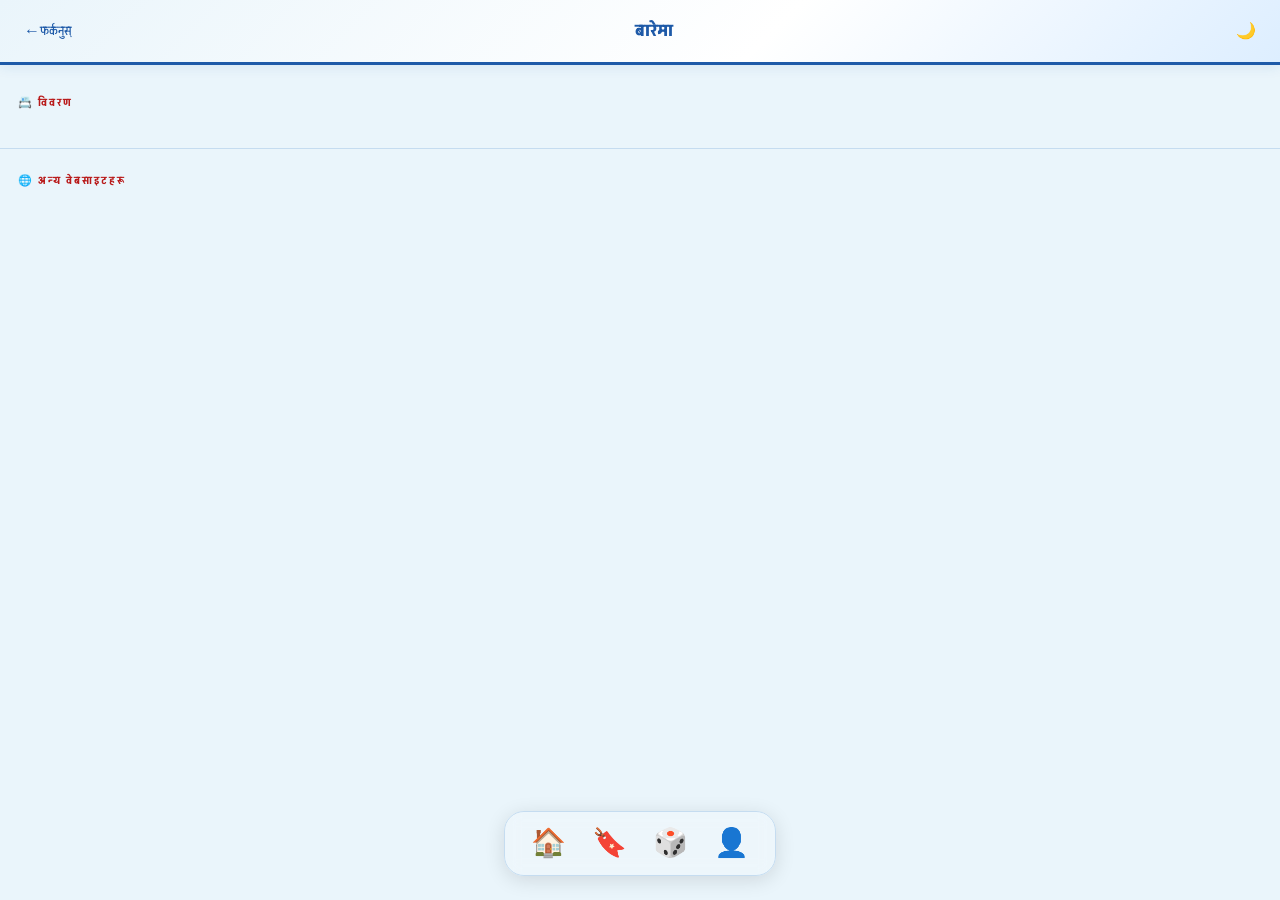
==== commit 4d5758fc: "Add files via upload" ====
--- a/about.html
+++ b/about.html
@@ -10,7 +10,7 @@
   <link rel="apple-touch-icon" href="icons/icon-192x192.png" />
   <link rel="stylesheet" href="css/style.css" />
   <link rel="stylesheet" href="css/about.css" />
-  <link href="https://fonts.googleapis.com/css2?family=Tiro+Devanagari+Hindi:ital@0;1&family=Noto+Sans+Devanagari:wght@400;600;700&family=Playfair+Display:wght@700&family=DM+Sans:wght@400;500&display=swap" rel="stylesheet" />
+  <link href="https://fonts.googleapis.com/css2?family=Akshar:wght@400;500;600;700&family=Noto+Sans+Devanagari:wght@400;600;700&family=DM+Sans:wght@400;500&display=swap" rel="stylesheet" />
 </head>
 <body>
 
@@ -31,122 +31,19 @@
   </div>
 </header>
 
-<!-- ROTATING WHEEL -->
-<section class="wheel-section">
-  <div class="wheel-container">
-    <div class="wheel-svg-wrap" id="wheelWrap">
-      <svg viewBox="-5 -5 330 330" xmlns="http://www.w3.org/2000/svg" id="wheelSvg">
-        <!-- Rotating group -->
-        <g id="wheelGroup" transform="rotate(0,160,160)">
-
-          <!-- Segment 1 -->
-          <path fill="#dbeafe" stroke="#1e5aa8" stroke-width="2" stroke-linejoin="round" d="M 174.14,21.50 A 128,128 0 0,1 259.47,62.60 L 203.50,114.01 A 52,52 0 0,0 168.83,97.32 Z"/>
-          <text transform="translate(204.3,68.1) rotate(25.7)" text-anchor="middle" font-size="8.5" fill="#1a3a6b" font-family="Noto Sans Devanagari,sans-serif" font-weight="bold">
-            <tspan x="0" dy="-5">कविता</tspan>
-            <tspan x="0" dy="13">संग्रह</tspan>
-          </text>
-
-          <!-- Segment 2 -->
-          <path fill="#bfdbfe" stroke="#1e5aa8" stroke-width="2" stroke-linejoin="round" d="M 277.10,84.70 A 128,128 0 0,1 298.17,177.04 L 223.08,165.34 A 52,52 0 0,0 214.52,127.82 Z"/>
-          <text transform="translate(259.4,137.3) rotate(77.1)" text-anchor="middle" font-size="8.5" fill="#1a3a6b" font-family="Noto Sans Devanagari,sans-serif" font-weight="bold">
-            <tspan x="0" dy="-5">लेख तथा</tspan>
-            <tspan x="0" dy="13">निबन्ध</tspan>
-          </text>
-
-          <!-- Segment 3 -->
-          <path fill="#dbeafe" stroke="#1e5aa8" stroke-width="2" stroke-linejoin="round" d="M 291.88,204.60 A 128,128 0 0,1 232.83,278.65 L 195.16,212.64 A 52,52 0 0,0 219.15,182.56 Z"/>
-          <text transform="translate(239.7,223.6) rotate(128.6)" text-anchor="middle" font-size="8.5" fill="#1a3a6b" font-family="Noto Sans Devanagari,sans-serif" font-weight="bold">
-            <tspan x="0" dy="-5">गजल</tspan>
-            <tspan x="0" dy="13">रचना</tspan>
-          </text>
-
-          <!-- Segment 4 -->
-          <path fill="#bfdbfe" stroke="#1e5aa8" stroke-width="2" stroke-linejoin="round" d="M 207.36,290.92 A 128,128 0 0,1 112.64,290.92 L 140.76,220.31 A 52,52 0 0,0 179.24,220.31 Z"/>
-          <text transform="translate(160.0,262.0) rotate(180)" text-anchor="middle" font-size="8.5" fill="#1a3a6b" font-family="Noto Sans Devanagari,sans-serif" font-weight="bold">
-            <tspan x="0" dy="-5">साहित्य</tspan>
-            <tspan x="0" dy="13">चिन्तन</tspan>
-          </text>
-
-          <!-- Segment 5 -->
-          <path fill="#dbeafe" stroke="#1e5aa8" stroke-width="2" stroke-linejoin="round" d="M 87.17,278.65 A 128,128 0 0,1 28.12,204.60 L 100.85,182.56 A 52,52 0 0,0 124.84,212.64 Z"/>
-          <text transform="translate(80.3,223.6) rotate(231.4)" text-anchor="middle" font-size="8.5" fill="#1a3a6b" font-family="Noto Sans Devanagari,sans-serif" font-weight="bold">
-            <tspan x="0" dy="-5">अनियमित</tspan>
-            <tspan x="0" dy="13">रचना</tspan>
-          </text>
-
-          <!-- Segment 6 -->
-          <path fill="#bfdbfe" stroke="#1e5aa8" stroke-width="2" stroke-linejoin="round" d="M 21.83,177.04 A 128,128 0 0,1 42.90,84.70 L 105.48,127.82 A 52,52 0 0,0 96.92,165.34 Z"/>
-          <text transform="translate(60.6,137.3) rotate(-77.1)" text-anchor="middle" font-size="8.5" fill="#1a3a6b" font-family="Noto Sans Devanagari,sans-serif" font-weight="bold">
-            <tspan x="0" dy="-5">सेभ गरिएका</tspan>
-            <tspan x="0" dy="13">रचना</tspan>
-          </text>
-
-          <!-- Segment 7 -->
-          <path fill="#dbeafe" stroke="#1e5aa8" stroke-width="2" stroke-linejoin="round" d="M 60.53,62.60 A 128,128 0 0,1 145.86,21.50 L 151.17,97.32 A 52,52 0 0,0 116.50,114.01 Z"/>
-          <text transform="translate(115.7,68.1) rotate(-25.7)" text-anchor="middle" font-size="8.5" fill="#1a3a6b" font-family="Noto Sans Devanagari,sans-serif" font-weight="bold">
-            <tspan x="0" dy="-5">प्रतीक</tspan>
-            <tspan x="0" dy="13">बारेमा</tspan>
-          </text>
-
-        </g><!-- end wheelGroup -->
-
-        <!-- STATIC CENTER — analogue clock -->
-        <defs>
-          <radialGradient id="clockFace" cx="40%" cy="35%" r="70%">
-            <stop offset="0%" stop-color="#ffffff"/>
-            <stop offset="100%" stop-color="#dbeafe"/>
-          </radialGradient>
-          <radialGradient id="clockCenterDot" cx="50%" cy="30%" r="80%">
-            <stop offset="0%" stop-color="#1e5aa8"/>
-            <stop offset="100%" stop-color="#1a3a6b"/>
-          </radialGradient>
-        </defs>
-        <!-- Face -->
-        <circle cx="160" cy="160" r="52" fill="url(#clockFace)" stroke="#1e5aa8" stroke-width="2.5"/>
-        <circle cx="160" cy="160" r="48" fill="none" stroke="#bfdbfe" stroke-width="1"/>
-        <!-- Tick marks + numbers -->
-        <g id="clockTicks"></g>
-        <!-- OM -->
-        <text x="160" y="140" text-anchor="middle" font-size="7" fill="#1a3a6b" opacity="0.18" font-family="serif">ॐ</text>
-        <!-- Hands -->
-        <line id="wHourHand"   x1="160" y1="160" x2="160" y2="128" stroke="#1a3a6b" stroke-width="3.5" stroke-linecap="round"/>
-        <line id="wMinuteHand" x1="160" y1="160" x2="160" y2="117" stroke="#1e5aa8" stroke-width="2.5" stroke-linecap="round"/>
-        <line id="wSecondHand" x1="160" y1="168" x2="160" y2="113" stroke="#b91c1c" stroke-width="1.4" stroke-linecap="round"/>
-        <!-- Center dot -->
-        <circle cx="160" cy="160" r="4" fill="url(#clockCenterDot)"/>
-        <circle cx="160" cy="160" r="2" fill="#3b82d1"/>
-        <circle cx="160" cy="160" r="0.8" fill="white"/>
-      </svg>
-    </div>
-    <div class="spin-hint" id="wheelDigitalTime">--:--:-- --</div>
+<!-- PROFILE -->
+<section class="profile-card">
+  <div class="profile-photo-wrap">
+    <img class="profile-photo" id="profilePhoto" src="" alt="" onerror="this.style.display='none'" />
   </div>
+  <h1 class="profile-name" id="profileName"></h1>
+  <p class="profile-subtitle" id="profileSubtitle"></p>
+  <div class="profile-location" id="profileLocation"></div>
 </section>
 
-<!-- HERO PHOTO SECTION -->
-<section class="about-hero" id="aboutHero">
-  <div class="about-hero-bg" id="aboutHeroBg"></div>
-  <div class="about-hero-overlay"></div>
-  <div class="about-hero-content">
-    <div class="about-hero-quote" id="aboutQuote"></div>
-    <div class="about-hero-quote-author" id="aboutQuoteAuthor"></div>
-    <h1 class="about-hero-name" id="aboutName"></h1>
-    <div class="about-hero-meta">
-      <span id="aboutSubtitle"></span>
-      <span class="about-dot">•</span>
-      <span id="aboutLocation">📍 </span>
-    </div>
-  </div>
-</section>
-
-<!-- PHOTO DESCRIPTION -->
-<section class="about-photo-desc" id="aboutPhotoDesc"></section>
-
-<!-- QUICK INFO (3 lines: नाम / फोन / इमेल) -->
-<div class="about-quick-info" id="aboutQuickInfo"></div>
-
-<!-- CONTACT -->
+<!-- DETAILS -->
 <section class="about-section about-contact-section">
-  <div class="about-section-label">📬 सम्पर्क</div>
+  <div class="about-section-label">📇 विवरण</div>
   <div class="about-contact" id="aboutContact"></div>
 </section>
 
@@ -176,11 +73,8 @@
   </button>
 </nav>
 
-<script src="data/kavita.js"></script>
 <script src="data/about.js"></script>
-<script src="data/description.js"></script>
 <script src="js/theme.js"></script>
-<script src="js/wheel.js"></script>
 <script src="js/about.js"></script>
 </body>
 </html>
--- a/css/style.css
+++ b/css/style.css
@@ -467,7 +467,9 @@
   position: relative;
   animation: fadeUp 0.4s ease both;
 }
-.card:hover { transform: translateY(-3px); box-shadow: 0 8px 32px rgba(0,0,0,0.16); }
+@media (hover: hover) and (pointer: fine) {
+  .card:hover { transform: translateY(-3px); box-shadow: 0 8px 32px rgba(0,0,0,0.16); }
+}
 .card-scroll { min-width: 140px; max-width: 140px; }
 .card-cover {
   width: 100%;
@@ -480,33 +482,52 @@
   font-size: 40px;
 }
 .card-scroll .card-cover { height: 100px; }
+.book3d { width: 100%; height: 100%; }
+.book-face { width: 100%; height: 100%; display: flex; align-items: center; justify-content: center; }
+.book-pages { display: none; }
+.card-bookmark-badge { display: none; }
 .card-body { padding: 10px; }
 .card-category {
+  display: inline-block;
   font-size: 10px;
-  letter-spacing: 1px;
-  text-transform: uppercase;
+  letter-spacing: 0.5px;
   color: var(--accent);
-  font-family: 'DM Sans', sans-serif;
-  margin-bottom: 3px;
+  background: var(--tag-bg);
+  padding: 2px 9px;
+  border-radius: 20px;
+  font-family: 'Akshar', 'Noto Sans Devanagari', sans-serif;
+  font-weight: 500;
+  margin-bottom: 6px;
 }
 .card-title {
-  font-family: 'Tiro Devanagari Hindi', serif;
-  font-size: 14px;
-  line-height: 1.3;
+  font-family: 'Akshar', 'Noto Sans Devanagari', 'Tiro Devanagari Hindi', serif;
+  font-weight: 600;
+  font-size: 15px;
+  line-height: 1.35;
   color: var(--text);
   display: -webkit-box;
   -webkit-line-clamp: 2;
   -webkit-box-orient: vertical;
   overflow: hidden;
+  letter-spacing: 0.1px;
 }
 .card-scroll .card-title { font-size: 13px; }
 .card-meta {
   display: flex;
   align-items: center;
   justify-content: space-between;
-  margin-top: 6px;
-}
-.card-read-time { font-size: 10px; color: var(--text2); font-family: 'DM Sans', sans-serif; }
+  margin-top: 7px;
+  padding-top: 7px;
+  border-top: 1px solid var(--border);
+}
+.card-read-time {
+  font-size: 10px;
+  color: var(--text2);
+  font-family: 'Akshar', 'DM Sans', sans-serif;
+  display: flex;
+  align-items: center;
+  gap: 3px;
+}
 .card-bookmark {
   font-size: 14px;
   opacity: 0.5;
@@ -525,7 +546,9 @@
   font-family: inherit;
   transition: background var(--transition);
 }
-.card-read-btn:hover { background: var(--accent); }
+@media (hover: hover) and (pointer: fine) {
+  .card-read-btn:hover { background: var(--accent); }
+}
 
 /* ===== MODAL ===== */
 .modal-overlay {
@@ -566,7 +589,7 @@
 .modal-body { padding: 20px 16px; }
 .poem-cover-large {
   width: 100%;
-  max-height: 220px;
+  height: 220px;
   object-fit: cover;
   border-radius: var(--radius);
   background: linear-gradient(135deg, var(--accent2), var(--accent));
@@ -575,6 +598,7 @@
   justify-content: center;
   font-size: 60px;
   margin-bottom: 20px;
+  overflow: hidden;
 }
 .poem-title-large {
   font-family: 'Akshar', 'Tiro Devanagari Hindi', serif;
@@ -673,19 +697,27 @@
 /* ===== BOTTOM NAV ===== */
 .bottom-nav {
   position: fixed;
-  bottom: 0; left: 0; right: 0;
+  bottom: 24px;
+  left: 50%;
+  transform: translateX(-50%);
   z-index: 100;
   background: var(--nav-bg);
   backdrop-filter: blur(8px);
   -webkit-backdrop-filter: blur(8px);
-  border-top: 1px solid var(--nav-border);
-  display: flex;
-  align-items: center;
-  padding: 12px 0;
-  box-shadow: 0 -4px 20px rgba(0,0,0,0.08);
+  border: 1px solid var(--nav-border);
+  border-radius: 20px;
+  display: flex;
+  align-items: center;
+  gap: 26px;
+  padding: 12px 26px;
+  box-shadow: 0 4px 20px rgba(0,0,0,0.12);
+  transition: transform 0.3s ease;
+}
+.bottom-nav.nav-hidden {
+  transform: translateX(-50%) translateY(calc(100% + 24px));
 }
 .nav-item {
-  flex: 1;
+  flex: 0 0 auto;
   display: flex;
   flex-direction: column;
   align-items: center;
@@ -892,16 +924,20 @@
 [data-htheme="kalika"] .card {
   border: 1.5px solid #c5dcf0;
 }
-[data-htheme="kalika"] .card:hover {
-  box-shadow: 0 8px 24px rgba(30,90,168,.18) !important;
-  border-color: #1e5aa8;
-  transform: translateY(-3px);
+@media (hover: hover) and (pointer: fine) {
+  [data-htheme="kalika"] .card:hover {
+    box-shadow: 0 8px 24px rgba(30,90,168,.18) !important;
+    border-color: #1e5aa8;
+    transform: translateY(-3px);
+  }
 }
 [data-htheme="kalika"] .card-read-btn {
   background: #1e5aa8 !important;
 }
-[data-htheme="kalika"] .card-read-btn:hover {
-  background: #1a3a6b !important;
+@media (hover: hover) and (pointer: fine) {
+  [data-htheme="kalika"] .card-read-btn:hover {
+    background: #1a3a6b !important;
+  }
 }
 [data-htheme="kalika"] .tab-btn.active,
 [data-htheme="kalika"] .tag-btn.active {
@@ -1011,6 +1047,115 @@
   font-size: 10px;
 }
 
+/* --- Book-shelf layout (default grid): closed hardcover books with a spine crease --- */
+[data-layout="grid"] .cards-grid {
+  gap: 26px 30px;
+  padding-right: 4px;
+}
+[data-layout="grid"] .cards-grid .card {
+  overflow: visible;
+  background: transparent;
+  box-shadow: none;
+  border-radius: 0;
+}
+[data-layout="grid"] .cards-grid .card-read-btn {
+  display: none;
+}
+[data-layout="grid"] .cards-grid .card-body {
+  padding: 8px 2px 0;
+}
+[data-layout="grid"] .cards-grid .card-cover {
+  height: 190px;
+  background: transparent;
+}
+[data-layout="grid"] .cards-grid .book3d {
+  position: relative;
+  width: 100%;
+  height: 100%;
+  filter: drop-shadow(3px 5px 4px rgba(0,0,0,0.28)) drop-shadow(7px 11px 11px rgba(0,0,0,0.22));
+  transition: transform 0.15s ease, filter 0.15s ease;
+}
+@media (hover: hover) and (pointer: fine) {
+  [data-layout="grid"] .cards-grid .card:hover .book3d {
+    transform: translateY(-5px);
+    filter: drop-shadow(4px 7px 6px rgba(0,0,0,0.32)) drop-shadow(10px 16px 15px rgba(0,0,0,0.26));
+  }
+}
+/* Tactile "pressed" feedback on tap/click — works on touch and mouse alike */
+[data-layout="grid"] .cards-grid .card:active {
+  transform: none;
+}
+[data-layout="grid"] .cards-grid .card:active .book3d {
+  transform: scale(0.94);
+  filter: drop-shadow(1px 2px 2px rgba(0,0,0,0.3)) drop-shadow(2px 3px 4px rgba(0,0,0,0.2));
+  transition: transform 0.08s ease, filter 0.08s ease;
+}
+[data-layout="grid"] .cards-grid .book-face {
+  position: relative;
+  width: 100%;
+  height: 100%;
+  border-radius: 4px;
+  overflow: hidden;
+  background: linear-gradient(135deg, var(--accent2), var(--accent));
+  font-size: 40px;
+}
+/* bent/creased hardcover shading on BOTH edges — alternating light/dark bands */
+[data-layout="grid"] .cards-grid .book-face::before {
+  content: "";
+  position: absolute;
+  inset: 0;
+  background:
+    linear-gradient(to right,
+      rgba(0,0,0,0.8) 0%,
+      rgba(0,0,0,0.45) 3.5%,
+      rgba(255,255,255,0.38) 6%,
+      rgba(0,0,0,0.35) 9%,
+      rgba(255,255,255,0.16) 12%,
+      rgba(0,0,0,0.12) 15%,
+      rgba(0,0,0,0) 20%),
+    linear-gradient(to left,
+      rgba(0,0,0,0.8) 0%,
+      rgba(0,0,0,0.45) 3.5%,
+      rgba(255,255,255,0.38) 6%,
+      rgba(0,0,0,0.35) 9%,
+      rgba(255,255,255,0.16) 12%,
+      rgba(0,0,0,0.12) 15%,
+      rgba(0,0,0,0) 20%);
+  pointer-events: none;
+  z-index: 2;
+}
+/* soft overall gloss */
+[data-layout="grid"] .cards-grid .book-face::after {
+  content: "";
+  position: absolute;
+  inset: 0;
+  background: linear-gradient(115deg, rgba(255,255,255,0.14) 0%, rgba(255,255,255,0) 30%);
+  pointer-events: none;
+  z-index: 2;
+}
+[data-layout="grid"] .cards-grid .book-pages {
+  display: none;
+}
+[data-layout="grid"] .cards-grid .card-bookmark-badge {
+  display: flex;
+  align-items: center;
+  justify-content: center;
+  position: absolute;
+  top: 8px;
+  right: 10px;
+  width: 26px;
+  height: 26px;
+  border-radius: 50%;
+  background: rgba(0,0,0,0.35);
+  backdrop-filter: blur(2px);
+  font-size: 13px;
+  z-index: 3;
+}
+[data-layout="grid"] .cards-grid .card-bookmark-badge.saved { background: rgba(0,0,0,0.5); }
+[data-htheme="kalika"][data-layout="grid"] .cards-grid .card { border: none; }
+[data-htheme="kalika"][data-layout="grid"] .cards-grid .card:hover { box-shadow: none !important; }
+
+
 .picker-label {
   padding: 8px 14px 4px;
   font-size: 12px;
--- a/css/about.css
+++ b/css/about.css
@@ -276,6 +276,73 @@
 }
 .about-photo-desc:empty { display: none; }
 
+/* QUICK INFO — 3 लाइन: नाम / फोन / इमेल */
+.about-quick-info {
+  margin: 14px 16px 0;
+  padding: 16px 20px;
+  background: var(--card-bg);
+  border-radius: var(--radius-sm);
+  box-shadow: var(--card-shadow);
+  border-left: 4px solid var(--accent);
+  display: flex;
+  flex-direction: column;
+  gap: 10px;
+}
+.about-quick-info:empty { display: none; }
+.about-quick-info .qi-row {
+  display: flex;
+  align-items: center;
+  gap: 12px;
+  font-family: 'DM Sans', sans-serif;
+  font-size: 14px;
+  color: var(--text);
+}
+.about-quick-info .qi-icon {
+  width: 22px;
+  flex-shrink: 0;
+  text-align: center;
+  font-size: 16px;
+}
+.about-quick-info .qi-label {
+  color: var(--text2);
+  font-size: 11px;
+  display: block;
+  letter-spacing: 0.5px;
+}
+.about-quick-info .qi-value {
+  font-weight: 600;
+  font-size: 14px;
+}
+
+/* OTHER WEBSITES */
+.about-sites {
+  display: flex;
+  flex-direction: column;
+  gap: 10px;
+}
+.about-site-link {
+  display: flex;
+  align-items: center;
+  gap: 10px;
+  padding: 12px 14px;
+  border-radius: var(--radius-sm);
+  border: 1.5px solid var(--border);
+  background: var(--bg2);
+  color: var(--text);
+  text-decoration: none;
+  font-family: 'DM Sans', sans-serif;
+  font-size: 13px;
+  font-weight: 600;
+  transition: all var(--transition);
+}
+.about-site-link:hover { border-color: var(--accent); background: var(--bg3); transform: translateY(-2px); }
+.about-sites-empty {
+  font-family: 'Tiro Devanagari Hindi', serif;
+  font-size: 14px;
+  color: var(--text2);
+  padding: 4px 2px;
+}
+
 /* ===== ROTATING WHEEL SECTION ===== */
 .wheel-section {
   background: var(--bg2);
